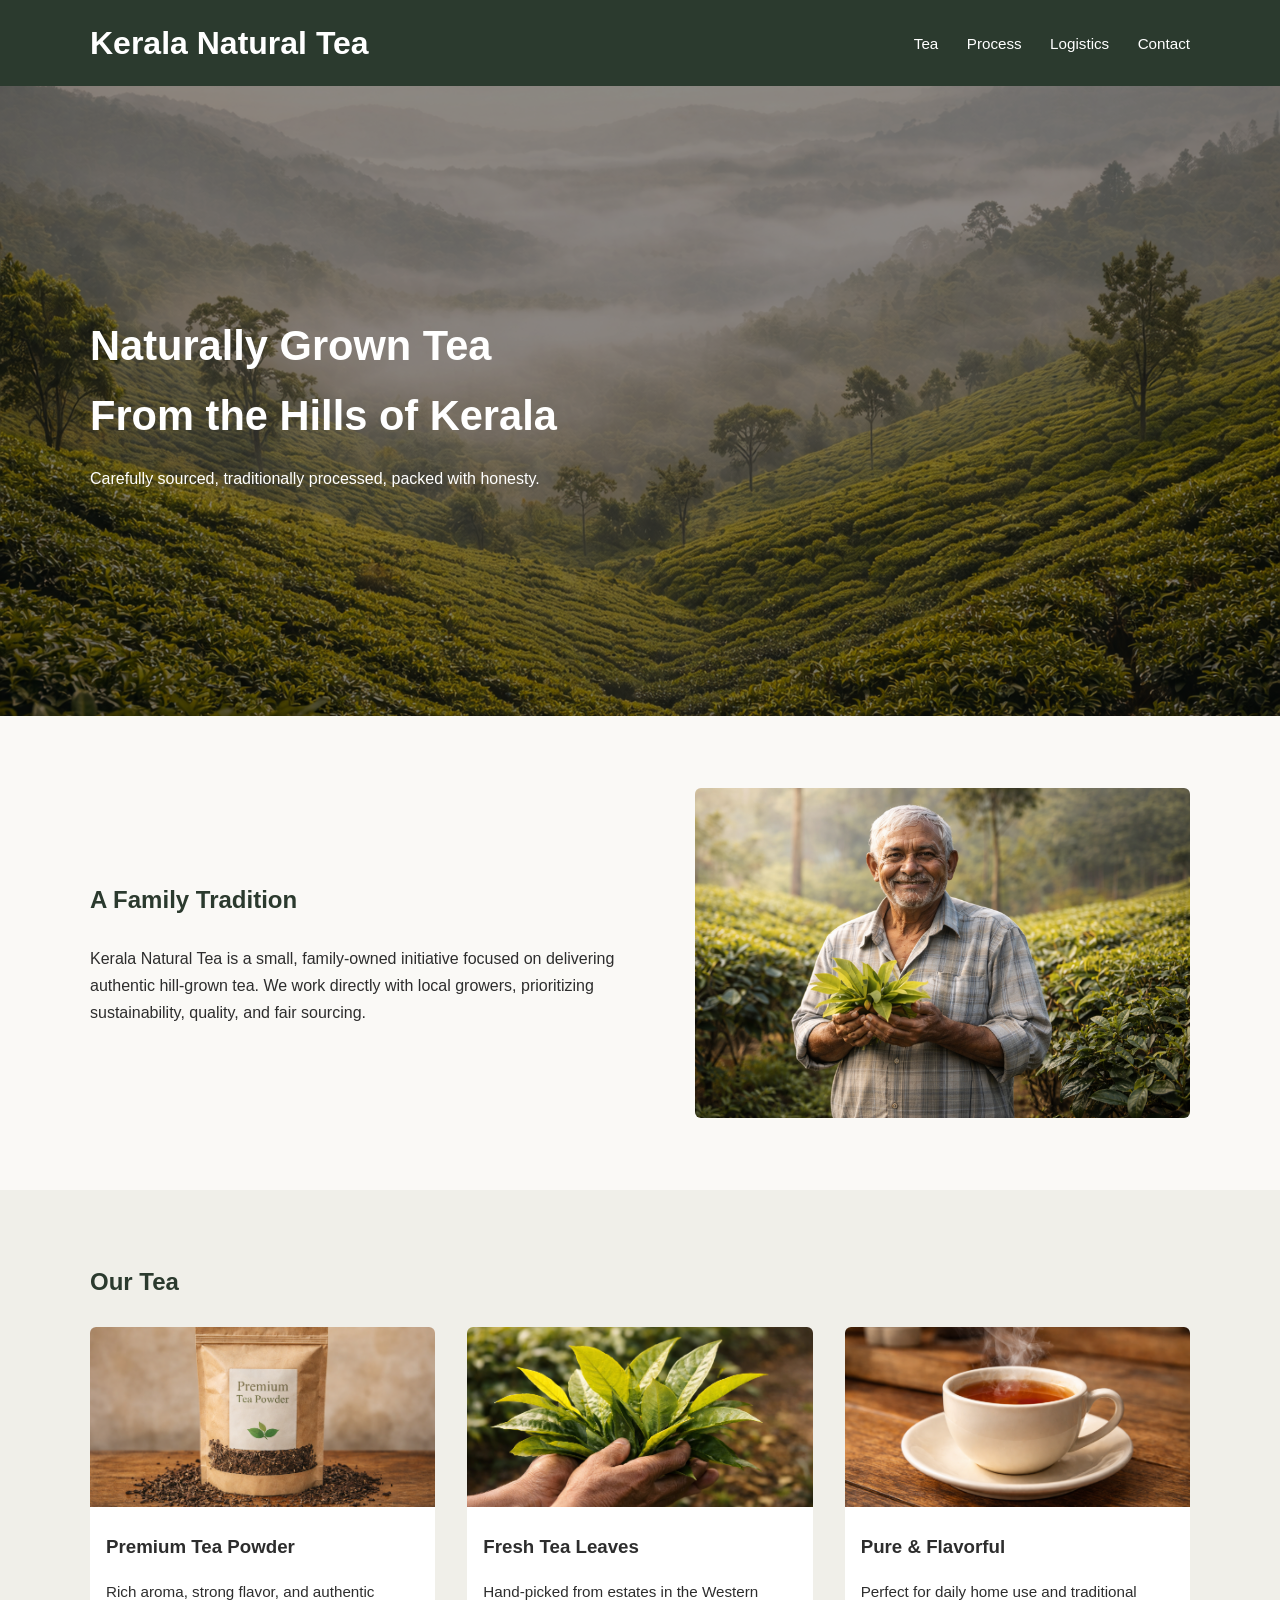
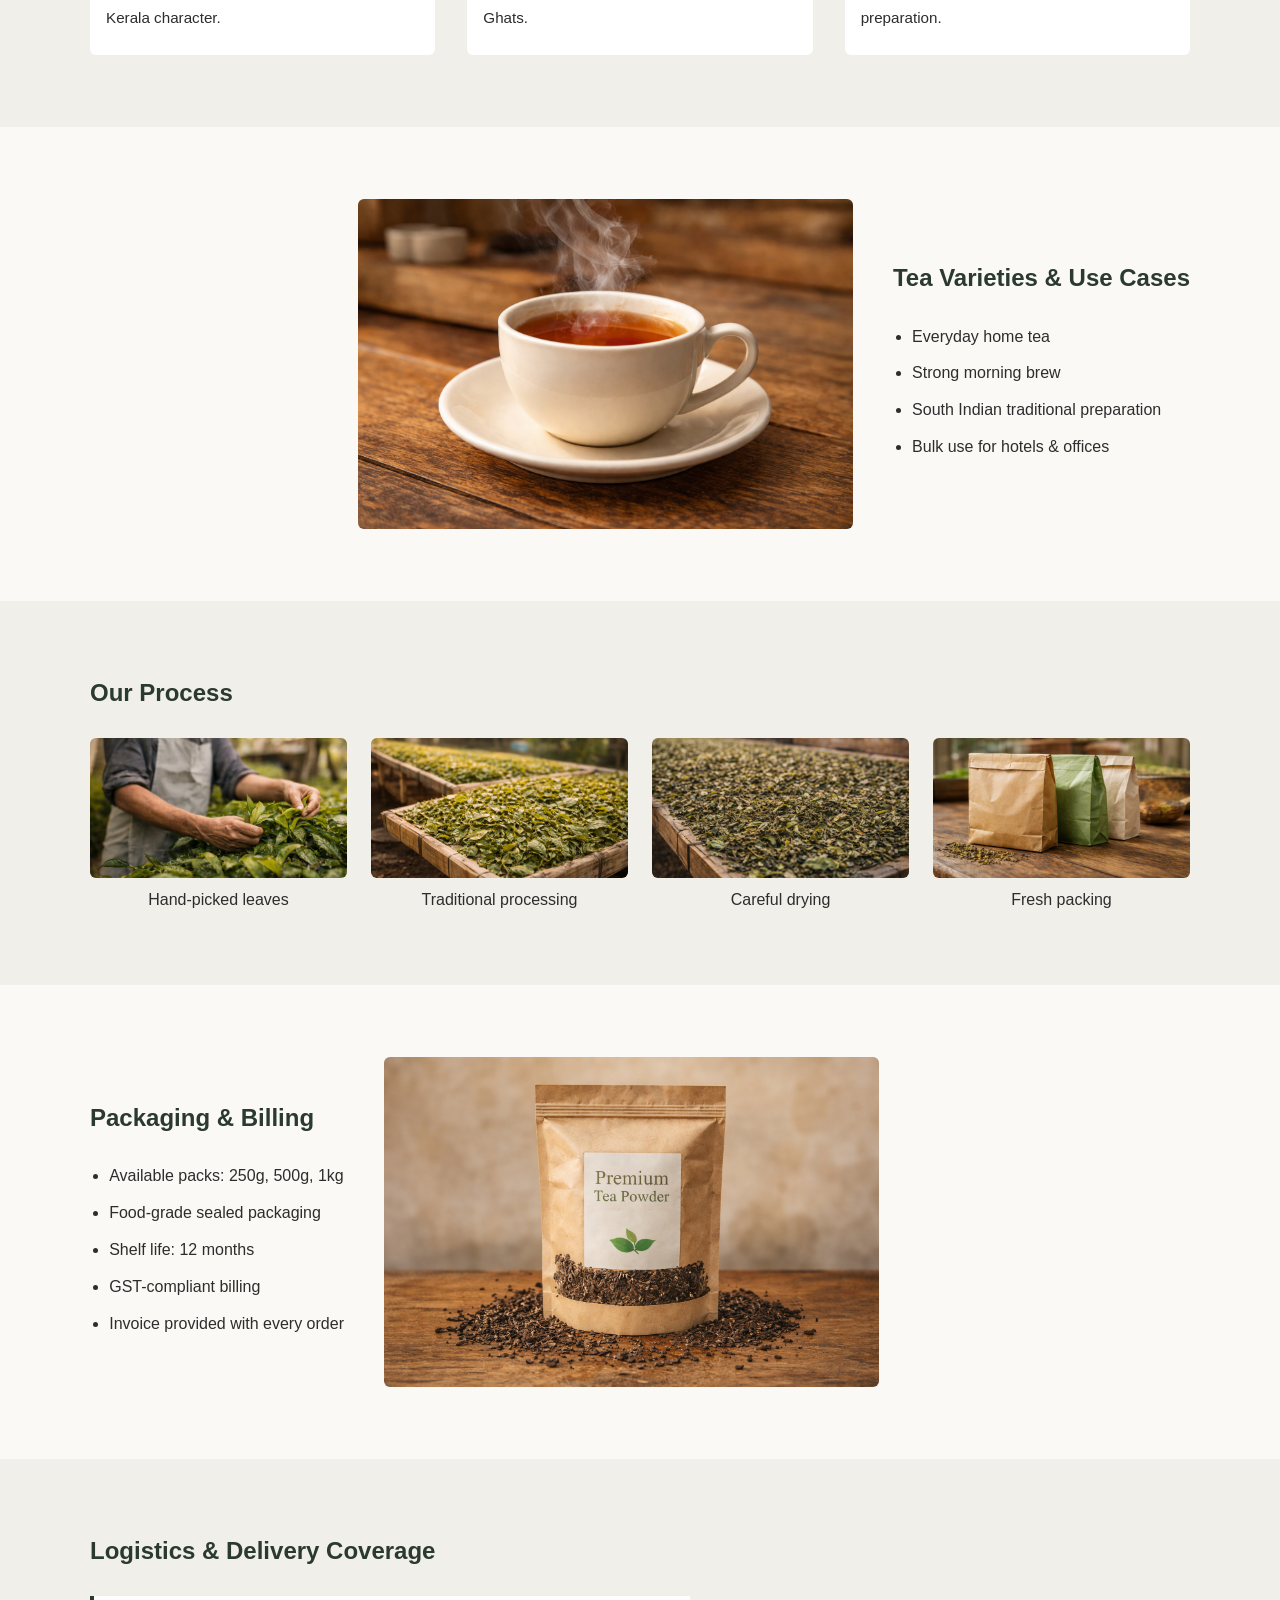
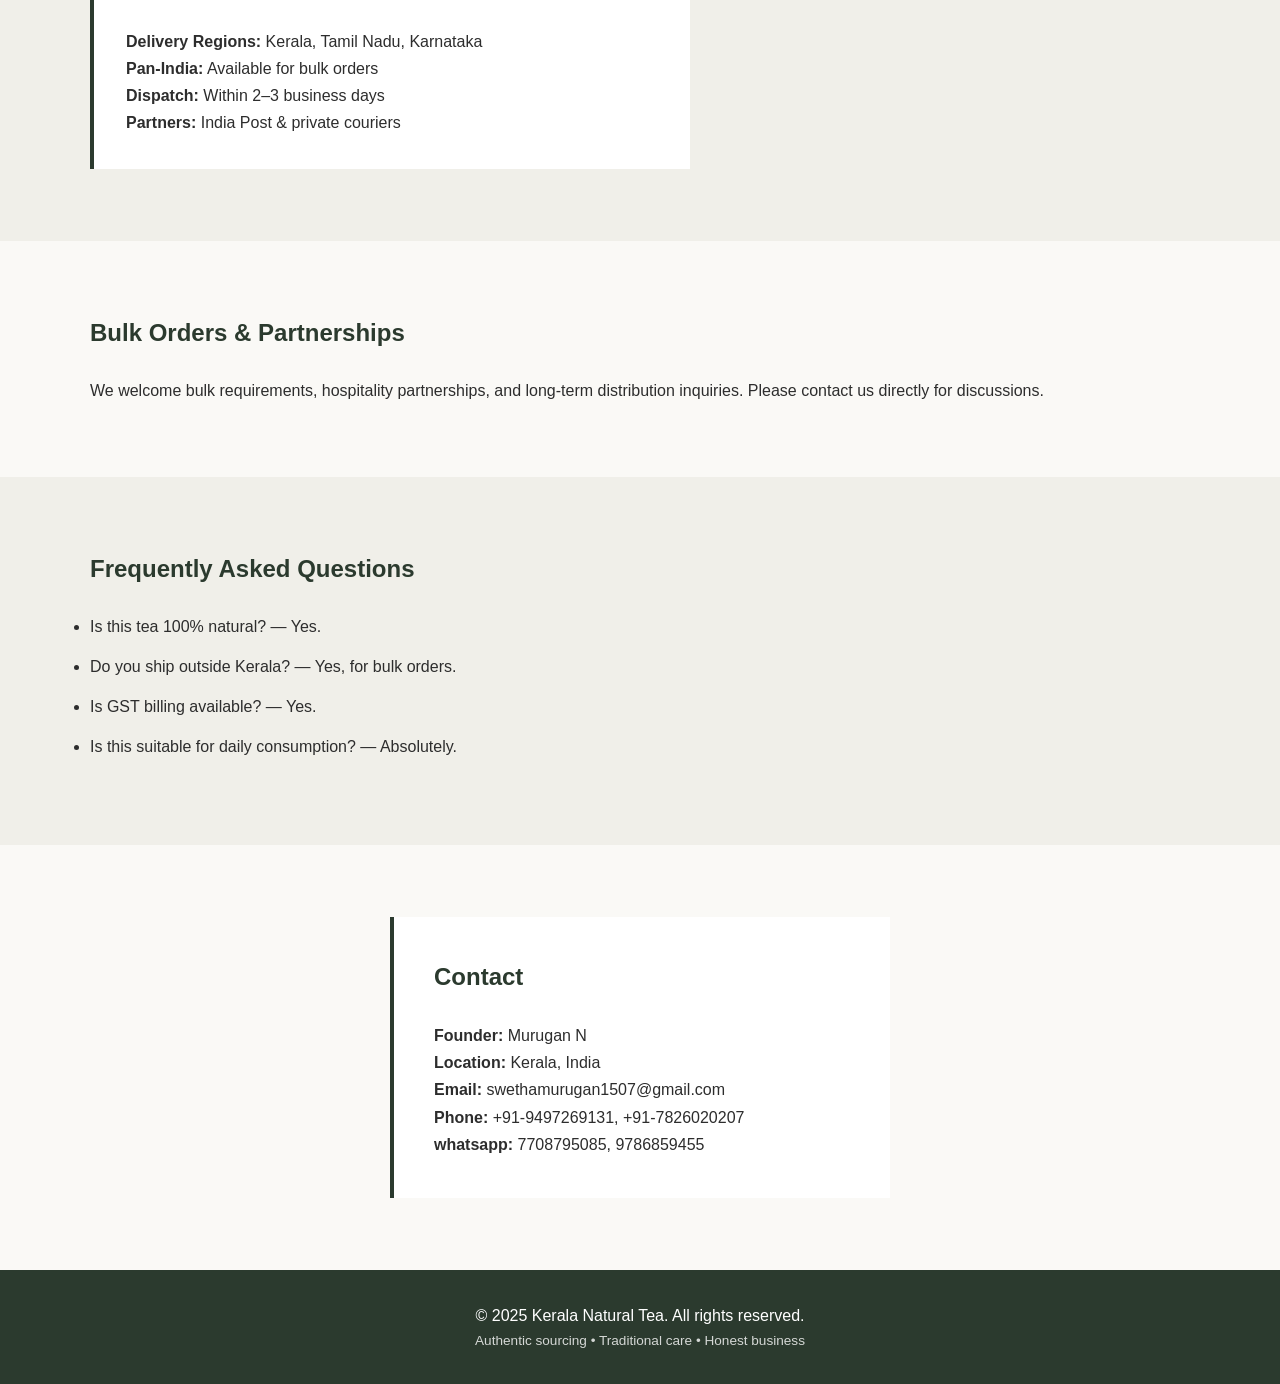
==== website/index.html @ 16e113a2 "feat: add initial structure" ====
<!DOCTYPE html>
<html lang="en">
<head>
  <meta charset="UTF-8" />
  <meta name="viewport" content="width=device-width, initial-scale=1.0" />
  <title>Kerala Natural Tea | Pure From the Hills</title>

  <meta name="description"
        content="Naturally grown tea from the hills of Kerala. Ethically sourced, traditionally processed, and carefully packed." />

  <link rel="stylesheet" href="style.css" />

    <!-- Google Analytics -->
<script async src="https://www.googletagmanager.com/gtag/js?id=G-EPEHLSLHH3"></script>

<script>
  window.dataLayer = window.dataLayer || [];
  function gtag(){dataLayer.push(arguments);}
  gtag('js', new Date());

  gtag('config', 'G-EPEHLSLHH3');

</script>

</head>
<body>

  <!-- Header -->
  <header class="site-header">
    <div class="container header-flex">
      <h1 class="brand">Kerala Natural Tea</h1>
      <nav>
        <a href="#product">Tea</a>
        <a href="#process">Process</a>
        <a href="#logistics">Logistics</a>
        <a href="#contact">Contact</a>
      </nav>
    </div>
  </header>

  <!-- Hero -->
  <section class="hero">
    <div class="hero-overlay"></div>
    <div class="hero-content container">
      <h2>Naturally Grown Tea<br>From the Hills of Kerala</h2>
      <p>Carefully sourced, traditionally processed, packed with honesty.</p>
    </div>
  </section>

  <!-- Brand Story -->
  <section class="section">
    <div class="container two-col">
      <div>
        <h2>A Family Tradition</h2>
        <p>
          Kerala Natural Tea is a small, family-owned initiative focused on
          delivering authentic hill-grown tea. We work directly with local
          growers, prioritizing sustainability, quality, and fair sourcing.
        </p>
      </div>
      <img src="images/plantation.jpg" alt="Kerala tea plantation">
    </div>
  </section>

  <!-- Products -->
  <section class="section light" id="product">
    <div class="container">
      <h2>Our Tea</h2>

      <div class="card-grid">
        <div class="card">
          <img src="images/tea-pack.jpg" alt="Premium tea powder">
          <h3>Premium Tea Powder</h3>
          <p>Rich aroma, strong flavor, and authentic Kerala character.</p>
        </div>

        <div class="card">
          <img src="images/leaves.jpg" alt="Fresh tea leaves">
          <h3>Fresh Tea Leaves</h3>
          <p>Hand-picked from estates in the Western Ghats.</p>
        </div>

        <div class="card">
          <img src="images/tea-cup.jpg" alt="Brewed tea cup">
          <h3>Pure & Flavorful</h3>
          <p>Perfect for daily home use and traditional preparation.</p>
        </div>
      </div>
    </div>
  </section>

  <!-- Tea Varieties -->
  <section class="section">
    <div class="container two-col reverse">
      <div>
        <h2>Tea Varieties & Use Cases</h2>
        <ul class="list">
          <li>Everyday home tea</li>
          <li>Strong morning brew</li>
          <li>South Indian traditional preparation</li>
          <li>Bulk use for hotels & offices</li>
        </ul>
      </div>
      <img src="images/tea-cup.jpg" alt="Traditional tea preparation">
    </div>
  </section>

  <!-- Process -->
  <section class="section light" id="process">
    <div class="container">
      <h2>Our Process</h2>

      <div class="process-grid">
        <div>
          <img src="images/process-1.jpg" alt="Handpicked leaves">
          <p>Hand-picked leaves</p>
        </div>
        <div>
          <img src="images/process-2.jpg" alt="Traditional processing">
          <p>Traditional processing</p>
        </div>
        <div>
          <img src="images/process-3.jpg" alt="Careful drying">
          <p>Careful drying</p>
        </div>
        <div>
          <img src="images/process-4.jpg" alt="Fresh packing">
          <p>Fresh packing</p>
        </div>
      </div>
    </div>
  </section>

  <!-- Packaging & Billing -->
  <section class="section">
    <div class="container two-col">
      <div>
        <h2>Packaging & Billing</h2>
        <ul class="list">
          <li>Available packs: 250g, 500g, 1kg</li>
          <li>Food-grade sealed packaging</li>
          <li>Shelf life: 12 months</li>
          <li>GST-compliant billing</li>
          <li>Invoice provided with every order</li>
        </ul>
      </div>
      <img src="images/tea-pack.jpg" alt="Tea packaging">
    </div>
  </section>

  <!-- Logistics -->
  <section class="section light" id="logistics">
    <div class="container">
      <h2>Logistics & Delivery Coverage</h2>

      <div class="logistics-box">
        <p><strong>Delivery Regions:</strong> Kerala, Tamil Nadu, Karnataka</p>
        <p><strong>Pan-India:</strong> Available for bulk orders</p>
        <p><strong>Dispatch:</strong> Within 2–3 business days</p>
        <p><strong>Partners:</strong> India Post & private couriers</p>
      </div>
    </div>
  </section>

  <!-- Bulk Orders -->
  <section class="section">
    <div class="container">
      <h2>Bulk Orders & Partnerships</h2>
      <p class="wide-text">
        We welcome bulk requirements, hospitality partnerships, and long-term
        distribution inquiries. Please contact us directly for discussions.
      </p>
    </div>
  </section>

  <!-- FAQ -->
  <section class="section light">
    <div class="container">
      <h2>Frequently Asked Questions</h2>
      <ul class="faq">
        <li>Is this tea 100% natural? — Yes.</li>
        <li>Do you ship outside Kerala? — Yes, for bulk orders.</li>
        <li>Is GST billing available? — Yes.</li>
        <li>Is this suitable for daily consumption? — Absolutely.</li>
      </ul>
    </div>
  </section>

  <!-- Contact -->
  <section class="section" id="contact">
    <div class="container contact-box">
      <h2>Contact</h2>
      <p><strong>Founder:</strong> Murugan N</p>
      <p><strong>Location:</strong> Kerala, India</p>
      <p><strong>Email:</strong> swethamurugan1507@gmail.com</p>
      <p><strong>Phone:</strong> +91-9497269131, +91-7826020207</p>
      <p><strong>whatsapp:</strong> 7708795085, 9786859455</p>
    </div>
  </section>

  <!-- Footer -->
  <footer class="site-footer">
    <div class="container">
      <p>© 2025 Kerala Natural Tea. All rights reserved.</p>
      <p class="small">Authentic sourcing • Traditional care • Honest business</p>
    </div>
  </footer>

</body>
</html>
---- website/style.css ----
* {
  margin: 0;
  padding: 0;
  box-sizing: border-box;
}

body {
  font-family: "Segoe UI", Arial, sans-serif;
  color: #2d2d2d;
  background: #faf9f6;
  line-height: 1.7;
}

.container {
  width: 90%;
  max-width: 1100px;
  margin: auto;
}

/* Header */
.site-header {
  background: #2b3a2e;
  color: #fff;
  padding: 1rem 0;
}

.header-flex {
  display: flex;
  justify-content: space-between;
  align-items: center;
}

.site-header a {
  color: #fff;
  text-decoration: none;
  margin-left: 1.5rem;
  font-size: 0.95rem;
}

.site-header a:hover {
  text-decoration: underline;
}

/* Hero */
.hero {
  position: relative;
  height: 70vh;
  background: url("images/hero.jpg") center/cover no-repeat;
}

.hero-overlay {
  position: absolute;
  inset: 0;
  background: rgba(0,0,0,0.45);
}

.hero-content {
  position: relative;
  height: 100%;
  display: flex;
  flex-direction: column;
  justify-content: center;
  color: #fff;
}

.hero h2 {
  font-size: 2.6rem;
  max-width: 600px;
}

.hero p {
  margin-top: 0.8rem;
  max-width: 500px;
}

/* Sections */
.section {
  padding: 4.5rem 0;
}

.section.light {
  background: #f0efe9;
}

.section h2 {
  margin-bottom: 1.5rem;
  color: #2b3a2e;
}

/* Layout helpers */
.two-col {
  display: flex;
  gap: 2.5rem;
  align-items: center;
}

.two-col.reverse {
  flex-direction: row-reverse;
}

.two-col img {
  width: 45%;
  border-radius: 6px;
}

.list {
  padding-left: 1.2rem;
}

.list li {
  margin-bottom: 0.6rem;
}

/* Cards */
.card-grid {
  display: grid;
  grid-template-columns: repeat(auto-fit, minmax(240px, 1fr));
  gap: 2rem;
}

.card {
  background: #fff;
  border-radius: 6px;
  overflow: hidden;
  transition: transform 0.3s, box-shadow 0.3s;
}

.card img {
  width: 100%;
  height: 180px;
  object-fit: cover;
}

.card:hover {
  transform: translateY(-6px);
  box-shadow: 0 12px 28px rgba(0,0,0,0.15);
}

.card h3 {
  padding: 1rem;
}

.card p {
  padding: 0 1rem 1.5rem;
  font-size: 0.95rem;
}

/* Process */
.process-grid {
  display: grid;
  grid-template-columns: repeat(auto-fit, minmax(180px, 1fr));
  gap: 1.5rem;
  text-align: center;
}

.process-grid img {
  width: 100%;
  height: 140px;
  object-fit: cover;
  border-radius: 6px;
}

/* Logistics */
.logistics-box {
  background: #fff;
  padding: 2rem;
  border-left: 4px solid #2b3a2e;
  max-width: 600px;
}

/* Contact */
.contact-box {
  background: #fff;
  padding: 2.5rem;
  max-width: 500px;
  border-left: 4px solid #2b3a2e;
}

/* FAQ */
.faq li {
  margin-bottom: 0.8rem;
}

/* Footer */
.site-footer {
  background: #2b3a2e;
  color: #fff;
  text-align: center;
  padding: 2rem 0;
}

.site-footer .small {
  font-size: 0.85rem;
  opacity: 0.8;
}

/* Responsive */
@media (max-width: 768px) {
  .two-col,
  .two-col.reverse {
    flex-direction: column;
  }

  .two-col img {
    width: 100%;
  }

  .hero h2 {
    font-size: 2rem;
  }
}
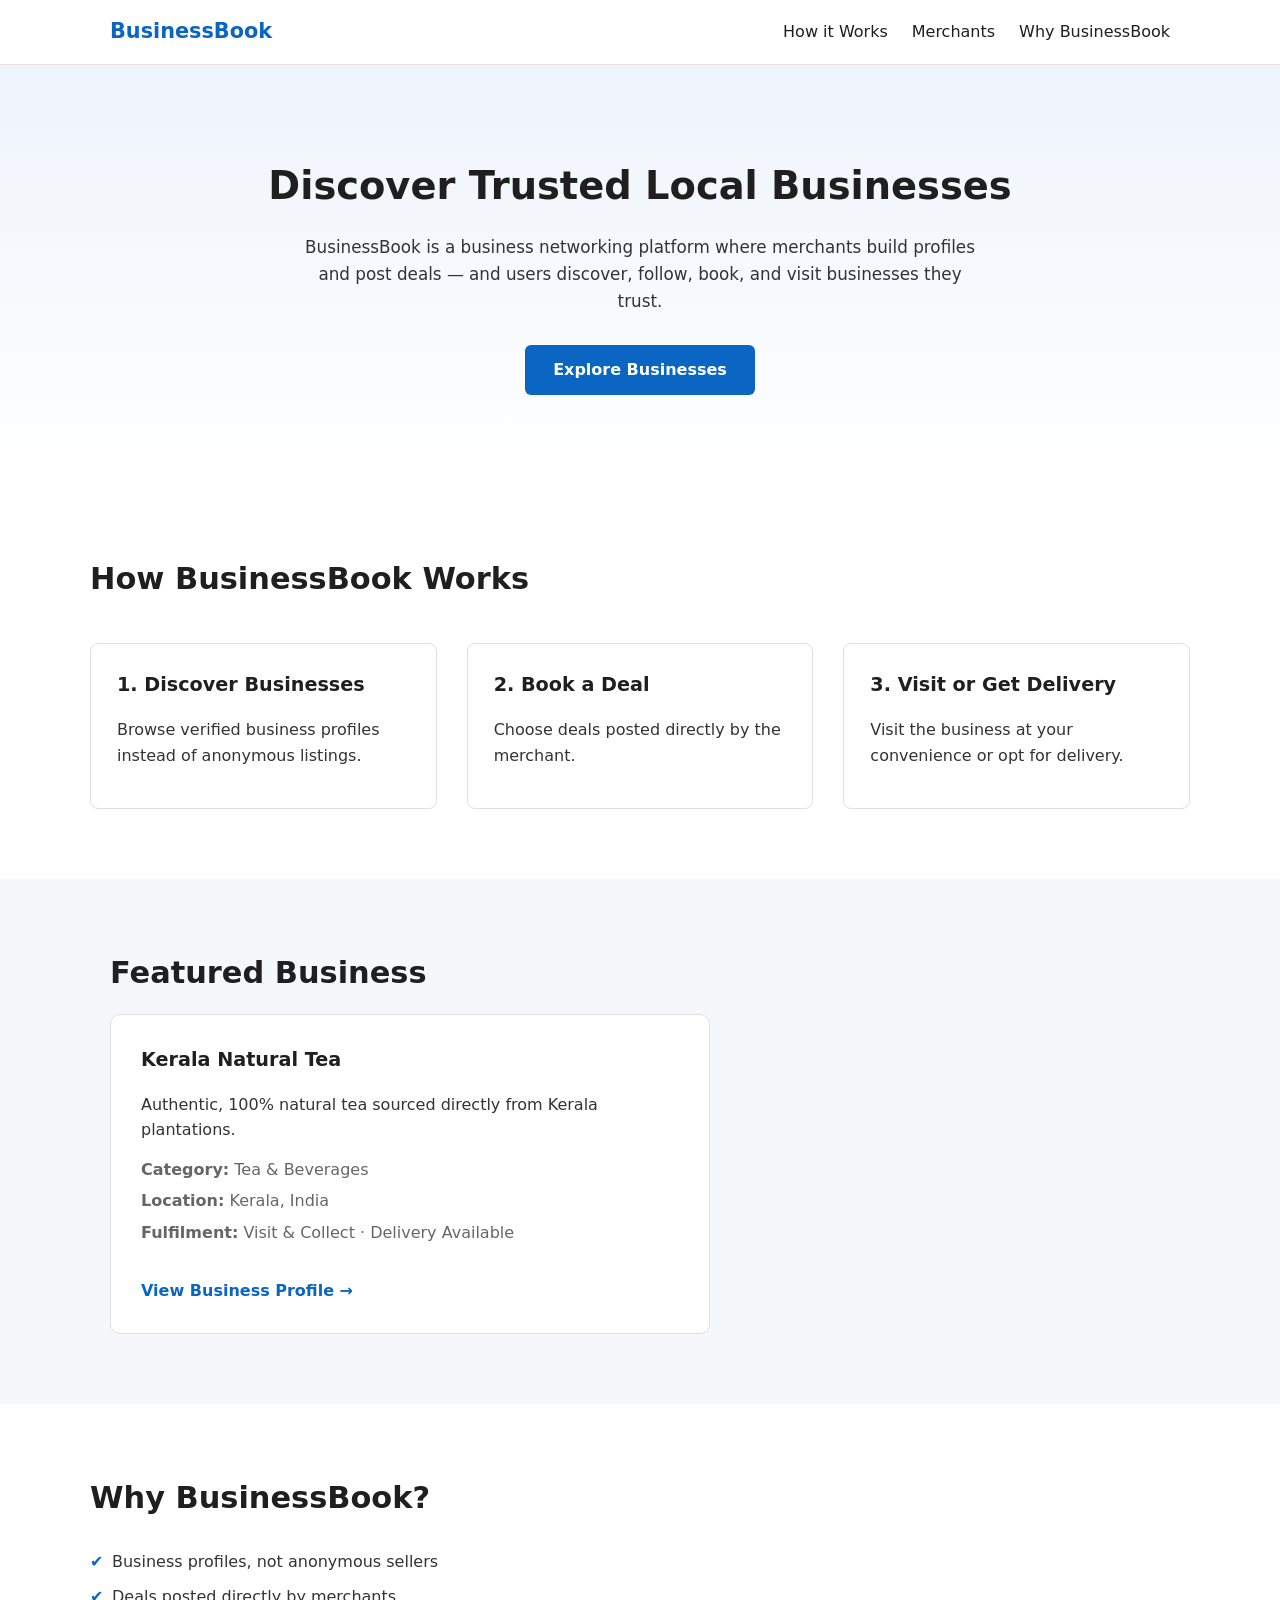
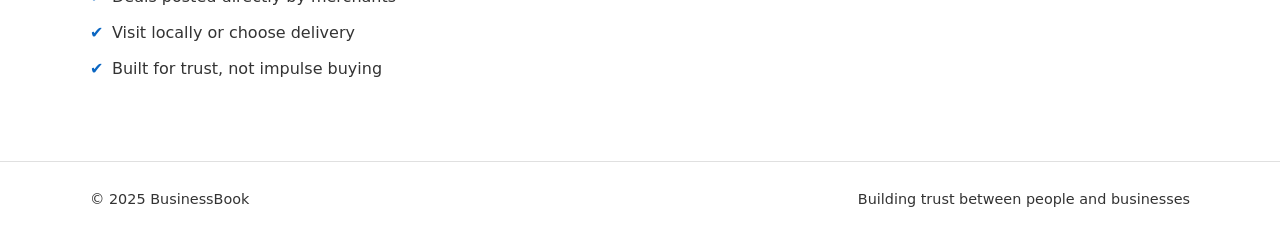
==== commit 28bfde8b: "feat: add business book UI" ====
--- a/website/index.html
+++ b/website/index.html
@@ -3,206 +3,129 @@
 <head>
   <meta charset="UTF-8" />
   <meta name="viewport" content="width=device-width, initial-scale=1.0" />
-  <title>Kerala Natural Tea | Pure From the Hills</title>
 
+  <title>BusinessBook | Discover Trusted Local Businesses</title>
   <meta name="description"
-        content="Naturally grown tea from the hills of Kerala. Ethically sourced, traditionally processed, and carefully packed." />
+        content="BusinessBook helps you discover verified local businesses, follow them, book trusted deals, and visit or get delivery." />
 
-  <link rel="stylesheet" href="style.css" />
+  <link rel="stylesheet" href="styles.css" />
 
-    <!-- Google Analytics -->
-<script async src="https://www.googletagmanager.com/gtag/js?id=G-EPEHLSLHH3"></script>
+  <!-- Google Analytics GA4 -->
+  <script async src="https://www.googletagmanager.com/gtag/js?id=G-EPEHLSLHH3"></script>
 
-<script>
-  window.dataLayer = window.dataLayer || [];
-  function gtag(){dataLayer.push(arguments);}
-  gtag('js', new Date());
+  <script>
+    window.dataLayer = window.dataLayer || [];
+    function gtag(){dataLayer.push(arguments);}
+    gtag('js', new Date());
 
-  gtag('config', 'G-EPEHLSLHH3');
+    gtag('config', 'G-EPEHLSLHH3');
 
-</script>
+  </script>
+    <!-- Paste your existing GA script here -->
+</head>
 
-</head>
 <body>
 
-  <!-- Header -->
-  <header class="site-header">
-    <div class="container header-flex">
-      <h1 class="brand">Kerala Natural Tea</h1>
-      <nav>
-        <a href="#product">Tea</a>
-        <a href="#process">Process</a>
-        <a href="#logistics">Logistics</a>
-        <a href="#contact">Contact</a>
-      </nav>
-    </div>
+  <!-- ================= HEADER ================= -->
+  <header class="header">
+    <nav class="nav container">
+      <div class="logo">BusinessBook</div>
+
+      <ul class="nav-links">
+        <li><a href="#how">How it Works</a></li>
+        <li><a href="#merchants">Merchants</a></li>
+        <li><a href="#why">Why BusinessBook</a></li>
+      </ul>
+    </nav>
   </header>
 
-  <!-- Hero -->
+  <!-- ================= HERO ================= -->
   <section class="hero">
-    <div class="hero-overlay"></div>
-    <div class="hero-content container">
-      <h2>Naturally Grown Tea<br>From the Hills of Kerala</h2>
-      <p>Carefully sourced, traditionally processed, packed with honesty.</p>
+    <div class="container hero-content">
+      <h1>Discover Trusted Local Businesses</h1>
+      <p>
+        BusinessBook is a business networking platform where merchants
+        build profiles and post deals — and users discover, follow,
+        book, and visit businesses they trust.
+      </p>
+
+      <a href="#merchants" class="btn-primary">
+        Explore Businesses
+      </a>
     </div>
   </section>
 
-  <!-- Brand Story -->
-  <section class="section">
-    <div class="container two-col">
-      <div>
-        <h2>A Family Tradition</h2>
+  <!-- ================= HOW IT WORKS ================= -->
+  <section id="how" class="section container">
+    <h2>How BusinessBook Works</h2>
+
+    <div class="steps">
+      <div class="step">
+        <h3>1. Discover Businesses</h3>
         <p>
-          Kerala Natural Tea is a small, family-owned initiative focused on
-          delivering authentic hill-grown tea. We work directly with local
-          growers, prioritizing sustainability, quality, and fair sourcing.
+          Browse verified business profiles instead of anonymous listings.
         </p>
       </div>
-      <img src="images/plantation.jpg" alt="Kerala tea plantation">
-    </div>
-  </section>
 
-  <!-- Products -->
-  <section class="section light" id="product">
-    <div class="container">
-      <h2>Our Tea</h2>
+      <div class="step">
+        <h3>2. Book a Deal</h3>
+        <p>
+          Choose deals posted directly by the merchant.
+        </p>
+      </div>
 
-      <div class="card-grid">
-        <div class="card">
-          <img src="images/tea-pack.jpg" alt="Premium tea powder">
-          <h3>Premium Tea Powder</h3>
-          <p>Rich aroma, strong flavor, and authentic Kerala character.</p>
-        </div>
-
-        <div class="card">
-          <img src="images/leaves.jpg" alt="Fresh tea leaves">
-          <h3>Fresh Tea Leaves</h3>
-          <p>Hand-picked from estates in the Western Ghats.</p>
-        </div>
-
-        <div class="card">
-          <img src="images/tea-cup.jpg" alt="Brewed tea cup">
-          <h3>Pure & Flavorful</h3>
-          <p>Perfect for daily home use and traditional preparation.</p>
-        </div>
+      <div class="step">
+        <h3>3. Visit or Get Delivery</h3>
+        <p>
+          Visit the business at your convenience or opt for delivery.
+        </p>
       </div>
     </div>
   </section>
 
-  <!-- Tea Varieties -->
-  <section class="section">
-    <div class="container two-col reverse">
-      <div>
-        <h2>Tea Varieties & Use Cases</h2>
-        <ul class="list">
-          <li>Everyday home tea</li>
-          <li>Strong morning brew</li>
-          <li>South Indian traditional preparation</li>
-          <li>Bulk use for hotels & offices</li>
+  <!-- ================= FEATURED MERCHANT ================= -->
+  <section id="merchants" class="section section-light">
+    <div class="container">
+      <h2>Featured Business</h2>
+
+      <article class="merchant-card">
+        <h3>Kerala Natural Tea</h3>
+
+        <p class="merchant-desc">
+          Authentic, 100% natural tea sourced directly from Kerala plantations.
+        </p>
+
+        <ul class="merchant-meta">
+          <li><strong>Category:</strong> Tea & Beverages</li>
+          <li><strong>Location:</strong> Kerala, India</li>
+          <li><strong>Fulfilment:</strong> Visit & Collect · Delivery Available</li>
         </ul>
-      </div>
-      <img src="images/tea-cup.jpg" alt="Traditional tea preparation">
+
+        <a href="merchants/kerala-natural-tea/index.html"
+           class="btn-secondary">
+          View Business Profile →
+        </a>
+      </article>
     </div>
   </section>
 
-  <!-- Process -->
-  <section class="section light" id="process">
-    <div class="container">
-      <h2>Our Process</h2>
+  <!-- ================= WHY BUSINESSBOOK ================= -->
+  <section id="why" class="section container">
+    <h2>Why BusinessBook?</h2>
 
-      <div class="process-grid">
-        <div>
-          <img src="images/process-1.jpg" alt="Handpicked leaves">
-          <p>Hand-picked leaves</p>
-        </div>
-        <div>
-          <img src="images/process-2.jpg" alt="Traditional processing">
-          <p>Traditional processing</p>
-        </div>
-        <div>
-          <img src="images/process-3.jpg" alt="Careful drying">
-          <p>Careful drying</p>
-        </div>
-        <div>
-          <img src="images/process-4.jpg" alt="Fresh packing">
-          <p>Fresh packing</p>
-        </div>
-      </div>
-    </div>
+    <ul class="benefits">
+      <li>Business profiles, not anonymous sellers</li>
+      <li>Deals posted directly by merchants</li>
+      <li>Visit locally or choose delivery</li>
+      <li>Built for trust, not impulse buying</li>
+    </ul>
   </section>
 
-  <!-- Packaging & Billing -->
-  <section class="section">
-    <div class="container two-col">
-      <div>
-        <h2>Packaging & Billing</h2>
-        <ul class="list">
-          <li>Available packs: 250g, 500g, 1kg</li>
-          <li>Food-grade sealed packaging</li>
-          <li>Shelf life: 12 months</li>
-          <li>GST-compliant billing</li>
-          <li>Invoice provided with every order</li>
-        </ul>
-      </div>
-      <img src="images/tea-pack.jpg" alt="Tea packaging">
-    </div>
-  </section>
-
-  <!-- Logistics -->
-  <section class="section light" id="logistics">
-    <div class="container">
-      <h2>Logistics & Delivery Coverage</h2>
-
-      <div class="logistics-box">
-        <p><strong>Delivery Regions:</strong> Kerala, Tamil Nadu, Karnataka</p>
-        <p><strong>Pan-India:</strong> Available for bulk orders</p>
-        <p><strong>Dispatch:</strong> Within 2–3 business days</p>
-        <p><strong>Partners:</strong> India Post & private couriers</p>
-      </div>
-    </div>
-  </section>
-
-  <!-- Bulk Orders -->
-  <section class="section">
-    <div class="container">
-      <h2>Bulk Orders & Partnerships</h2>
-      <p class="wide-text">
-        We welcome bulk requirements, hospitality partnerships, and long-term
-        distribution inquiries. Please contact us directly for discussions.
-      </p>
-    </div>
-  </section>
-
-  <!-- FAQ -->
-  <section class="section light">
-    <div class="container">
-      <h2>Frequently Asked Questions</h2>
-      <ul class="faq">
-        <li>Is this tea 100% natural? — Yes.</li>
-        <li>Do you ship outside Kerala? — Yes, for bulk orders.</li>
-        <li>Is GST billing available? — Yes.</li>
-        <li>Is this suitable for daily consumption? — Absolutely.</li>
-      </ul>
-    </div>
-  </section>
-
-  <!-- Contact -->
-  <section class="section" id="contact">
-    <div class="container contact-box">
-      <h2>Contact</h2>
-      <p><strong>Founder:</strong> Murugan N</p>
-      <p><strong>Location:</strong> Kerala, India</p>
-      <p><strong>Email:</strong> swethamurugan1507@gmail.com</p>
-      <p><strong>Phone:</strong> +91-9497269131, +91-7826020207</p>
-      <p><strong>whatsapp:</strong> 7708795085, 9786859455</p>
-    </div>
-  </section>
-
-  <!-- Footer -->
-  <footer class="site-footer">
-    <div class="container">
-      <p>© 2025 Kerala Natural Tea. All rights reserved.</p>
-      <p class="small">Authentic sourcing • Traditional care • Honest business</p>
+  <!-- ================= FOOTER ================= -->
+  <footer class="footer">
+    <div class="container footer-content">
+      <p>© 2025 BusinessBook</p>
+      <p>Building trust between people and businesses</p>
     </div>
   </footer>
 
--- a/website/styles.css
+++ b/website/styles.css
@@ -0,0 +1,233 @@
+/* =====================================================
+   BusinessBook – Global Styles
+   Phase 1 (Static)
+   ===================================================== */
+
+/* ================= ROOT VARIABLES ================= */
+:root {
+  --primary: #0a66c2;       /* BusinessBook blue */
+  --dark: #1f1f1f;
+  --text: #333333;
+  --muted: #666666;
+  --border: #e0e0e0;
+  --light-bg: #f5f7f9;
+  --white: #ffffff;
+}
+
+/* ================= RESET ================= */
+* {
+  margin: 0;
+  padding: 0;
+  box-sizing: border-box;
+}
+
+/* ================= BASE ================= */
+body {
+  font-family: system-ui, -apple-system, BlinkMacSystemFont, sans-serif;
+  background: var(--white);
+  color: var(--text);
+  line-height: 1.6;
+}
+
+a {
+  text-decoration: none;
+  color: inherit;
+}
+
+ul {
+  list-style: none;
+}
+
+/* ================= LAYOUT ================= */
+.container {
+  max-width: 1100px;
+  margin: 0 auto;
+  padding: 0 20px;
+}
+
+.section {
+  padding: 70px 0;
+}
+
+.section-light {
+  background: var(--light-bg);
+}
+
+/* ================= TYPOGRAPHY ================= */
+h1, h2, h3 {
+  color: var(--dark);
+  margin-bottom: 16px;
+}
+
+h1 {
+  font-size: 2.4rem;
+}
+
+h2 {
+  font-size: 1.9rem;
+}
+
+h3 {
+  font-size: 1.2rem;
+}
+
+p {
+  margin-bottom: 14px;
+  color: var(--text);
+}
+
+/* ================= HEADER ================= */
+.header {
+  background: var(--white);
+  border-bottom: 1px solid var(--border);
+}
+
+.nav {
+  height: 64px;
+  display: flex;
+  align-items: center;
+  justify-content: space-between;
+}
+
+.logo {
+  font-size: 1.3rem;
+  font-weight: 700;
+  color: var(--primary);
+}
+
+.nav-links {
+  display: flex;
+  gap: 24px;
+}
+
+.nav-links a {
+  font-weight: 500;
+  color: var(--dark);
+}
+
+.nav-links a:hover {
+  color: var(--primary);
+}
+
+/* ================= HERO ================= */
+.hero {
+  background: linear-gradient(180deg, #eef4fb, #ffffff);
+}
+
+.hero-content {
+  padding: 90px 0;
+  text-align: center;
+}
+
+.hero-content p {
+  max-width: 680px;
+  margin: 18px auto 30px;
+  font-size: 1.05rem;
+}
+
+/* ================= BUTTONS ================= */
+.btn-primary {
+  display: inline-block;
+  background: var(--primary);
+  color: var(--white);
+  padding: 12px 28px;
+  border-radius: 6px;
+  font-weight: 600;
+}
+
+.btn-primary:hover {
+  opacity: 0.9;
+}
+
+.btn-secondary {
+  display: inline-block;
+  margin-top: 14px;
+  font-weight: 600;
+  color: var(--primary);
+}
+
+/* ================= HOW IT WORKS ================= */
+.steps {
+  margin-top: 40px;
+  display: grid;
+  grid-template-columns: repeat(auto-fit, minmax(220px, 1fr));
+  gap: 30px;
+}
+
+.step {
+  background: var(--white);
+  border: 1px solid var(--border);
+  border-radius: 8px;
+  padding: 26px;
+}
+
+/* ================= MERCHANT CARD ================= */
+.merchant-card {
+  max-width: 600px;
+  background: var(--white);
+  border: 1px solid var(--border);
+  border-radius: 10px;
+  padding: 30px;
+}
+
+.merchant-desc {
+  margin-bottom: 14px;
+}
+
+.merchant-meta {
+  margin-bottom: 18px;
+}
+
+.merchant-meta li {
+  margin-bottom: 6px;
+  color: var(--muted);
+}
+
+/* ================= BENEFITS ================= */
+.benefits {
+  margin-top: 26px;
+  max-width: 600px;
+}
+
+.benefits li {
+  margin-bottom: 10px;
+  padding-left: 22px;
+  position: relative;
+}
+
+.benefits li::before {
+  content: "✔";
+  position: absolute;
+  left: 0;
+  color: var(--primary);
+  font-weight: 600;
+}
+
+/* ================= FOOTER ================= */
+.footer {
+  border-top: 1px solid var(--border);
+  background: var(--white);
+}
+
+.footer-content {
+  padding: 26px 0;
+  display: flex;
+  justify-content: space-between;
+  font-size: 0.9rem;
+  color: var(--muted);
+}
+
+/* ================= RESPONSIVE ================= */
+@media (max-width: 768px) {
+  .nav-links {
+    display: none;
+  }
+
+  .hero-content {
+    padding: 70px 0;
+  }
+
+  h1 {
+    font-size: 2rem;
+  }
+}
